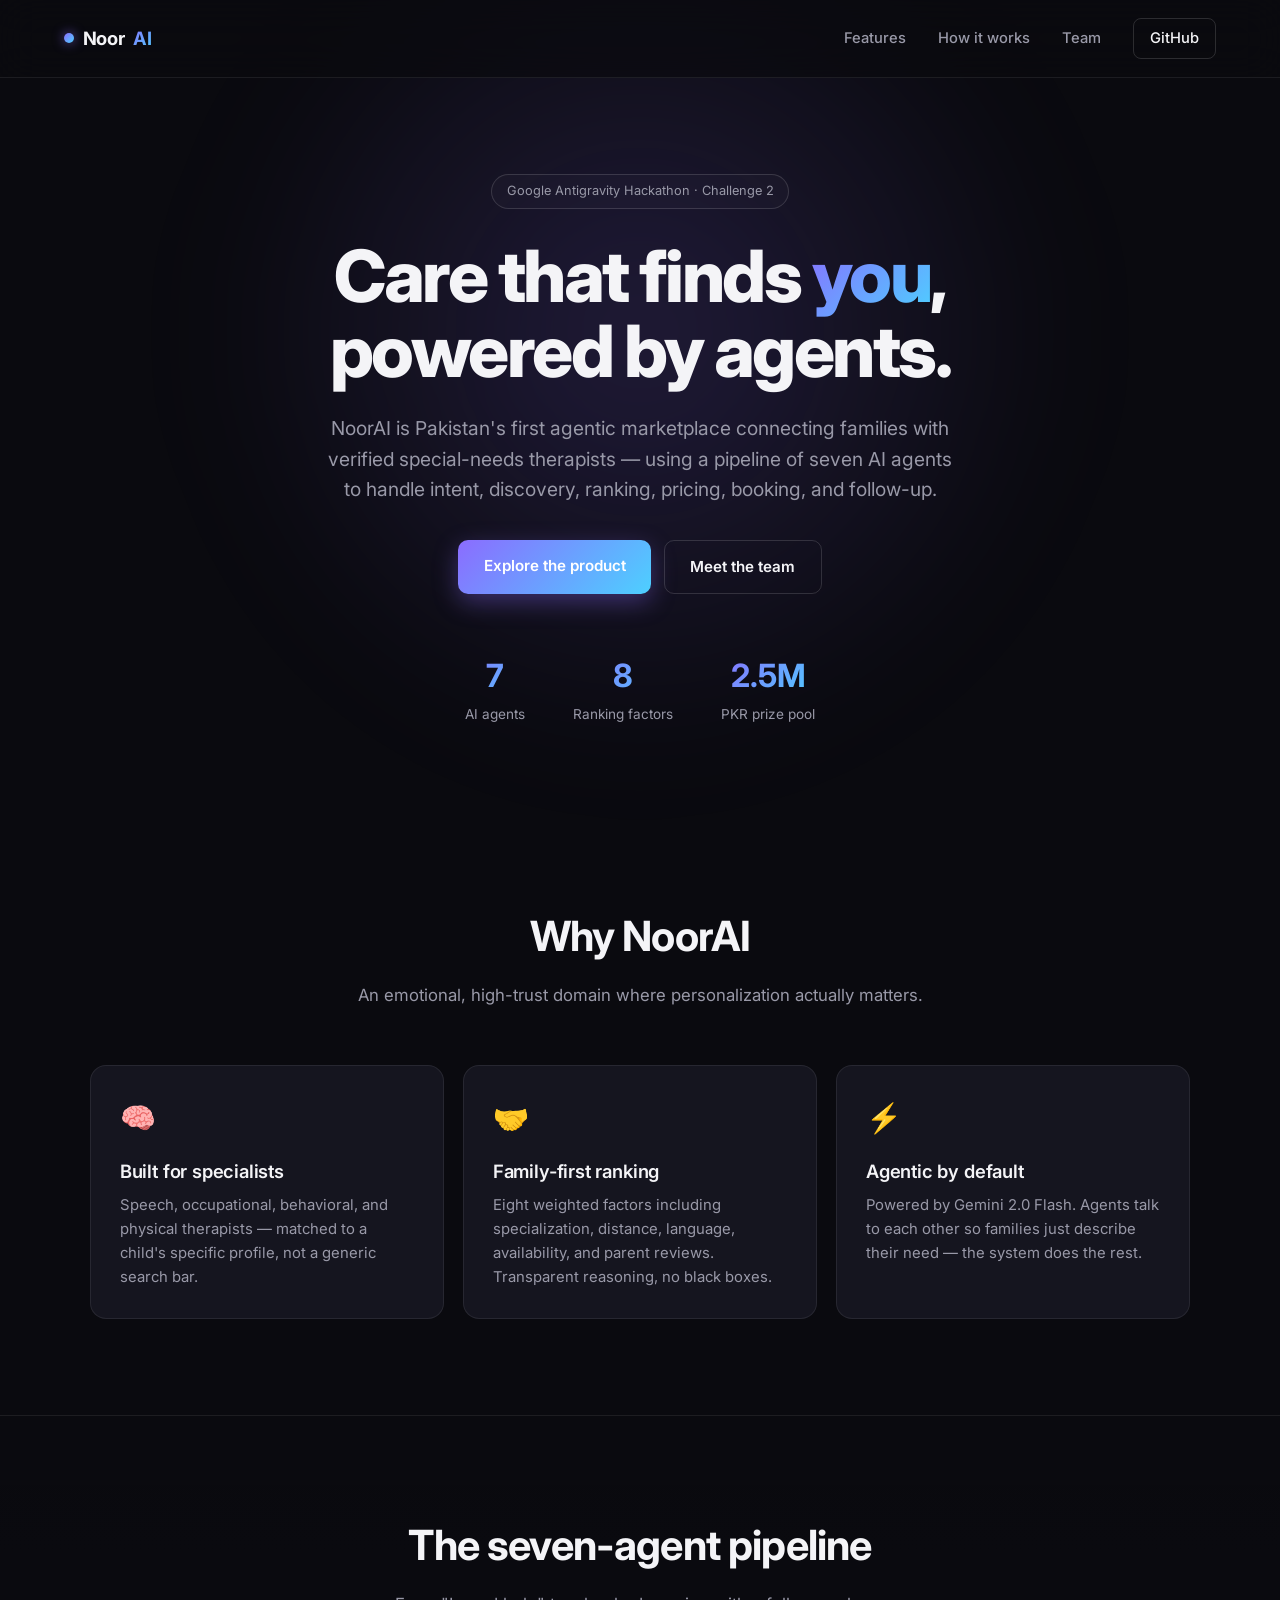
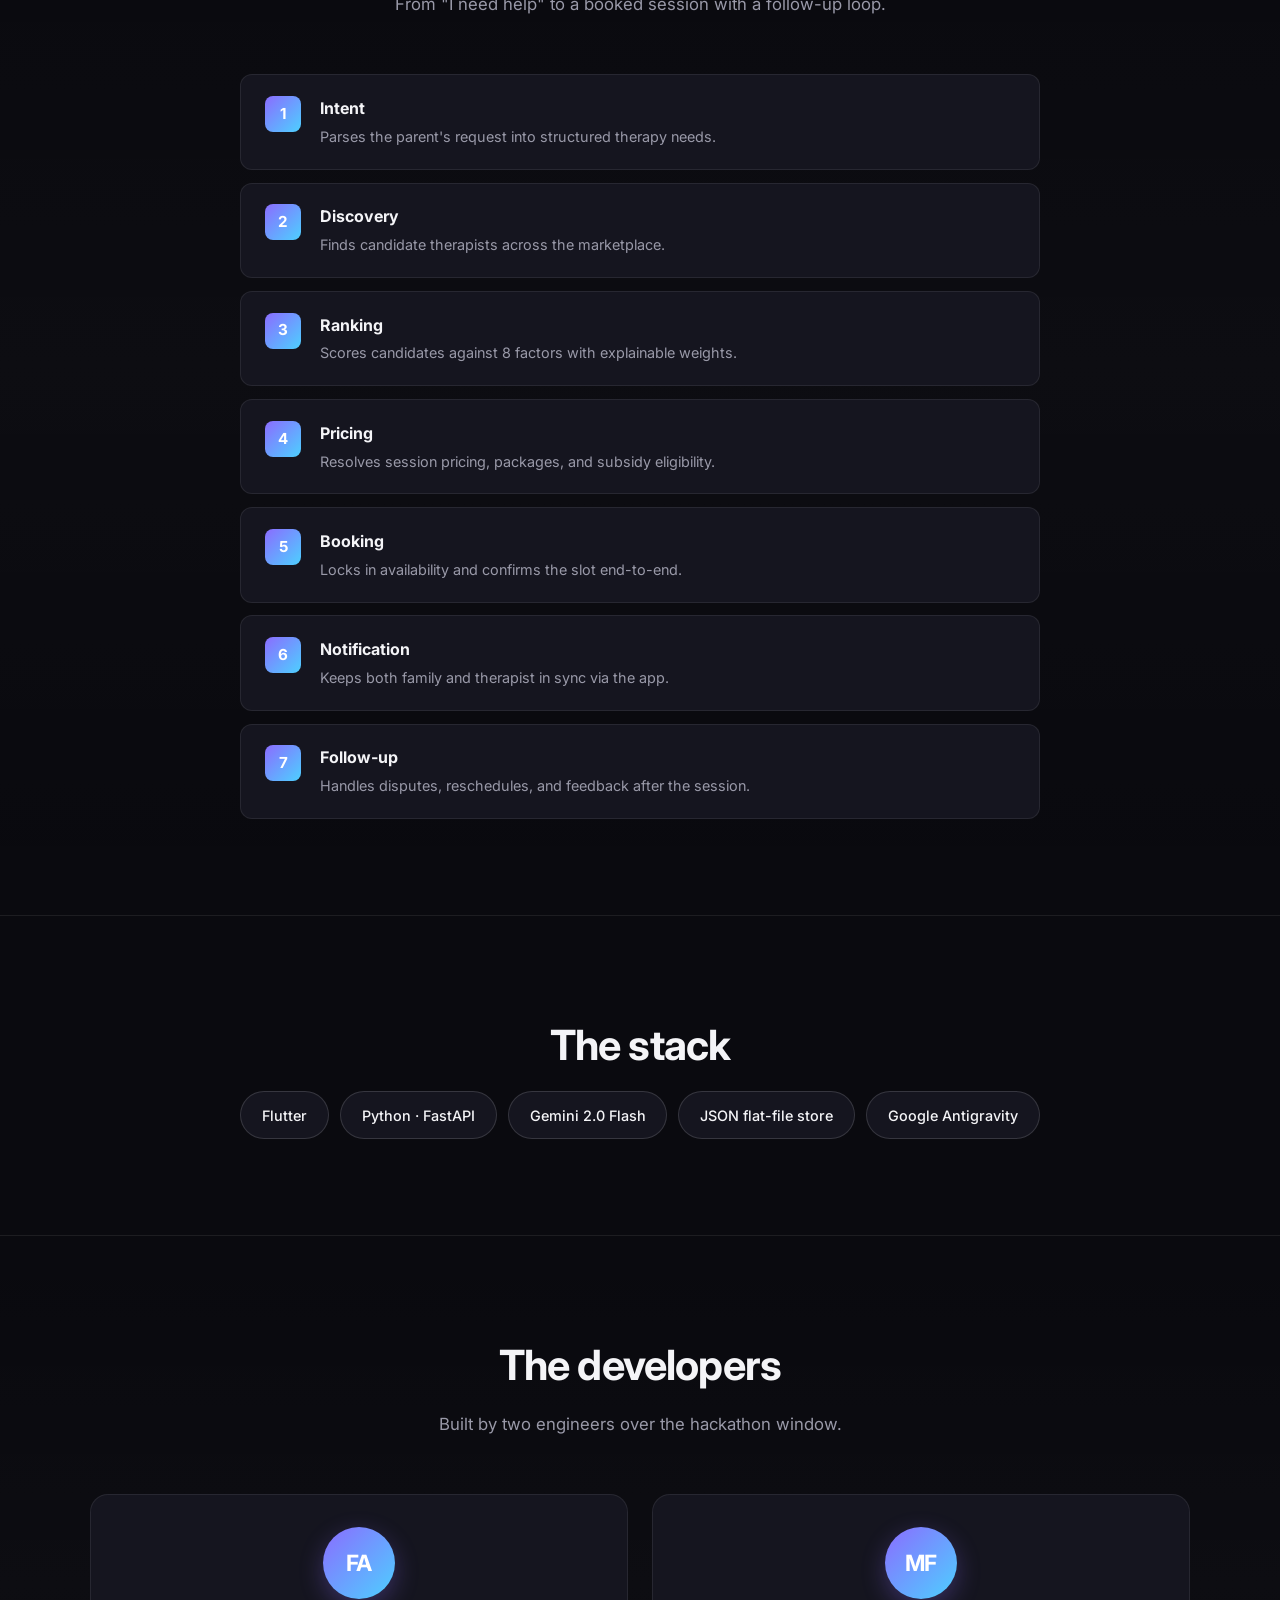
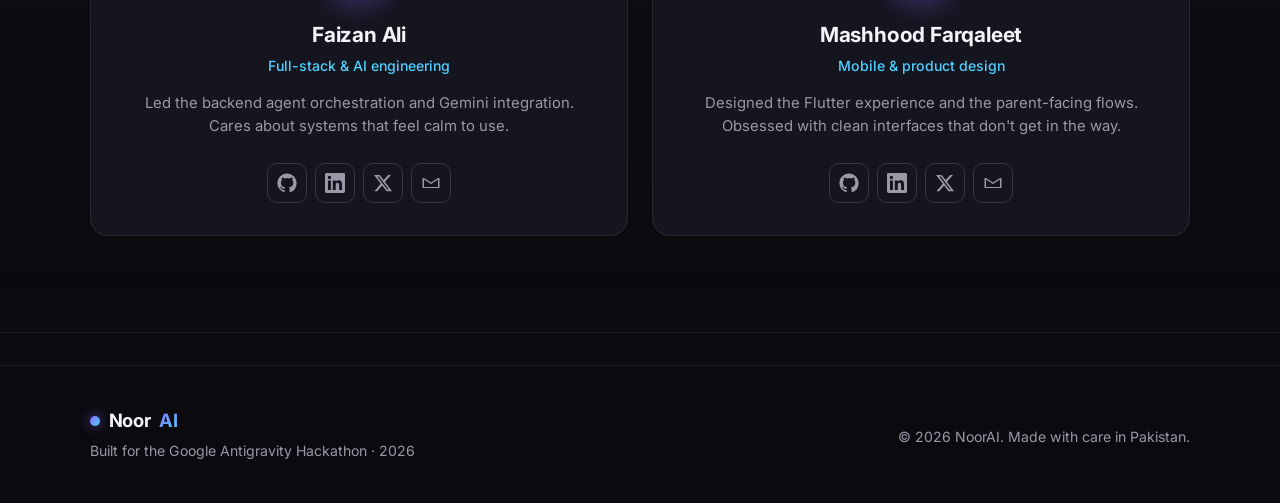
==== portfolio/index.html @ 9505bfad "third" ====
<!DOCTYPE html>
<html lang="en">
<head>
  <meta charset="UTF-8" />
  <meta name="viewport" content="width=device-width, initial-scale=1.0" />
  <title>NoorAI — Agentic Special-Needs Therapy Marketplace</title>
  <meta name="description" content="Pakistan's first agentic AI marketplace connecting families with verified special-needs therapists. Built for the Google Antigravity Hackathon." />
  <link rel="preconnect" href="https://fonts.googleapis.com" />
  <link rel="preconnect" href="https://fonts.gstatic.com" crossorigin />
  <link href="https://fonts.googleapis.com/css2?family=Inter:wght@300;400;500;600;700;800&display=swap" rel="stylesheet" />
  <link rel="stylesheet" href="styles.css" />
</head>
<body>
  <div class="bg-glow"></div>

  <nav class="nav">
    <div class="nav-inner">
      <a href="#" class="logo">
        <span class="logo-dot"></span>
        Noor<span class="logo-accent">AI</span>
      </a>
      <div class="nav-links">
        <a href="#features">Features</a>
        <a href="#pipeline">How it works</a>
        <a href="#developers">Team</a>
        <a href="https://github.com/faizanali2k05" target="_blank" rel="noopener" class="nav-cta">GitHub</a>
      </div>
    </div>
  </nav>

  <header class="hero">
    <div class="hero-inner">
      <span class="badge">Google Antigravity Hackathon · Challenge 2</span>
      <h1>
        Care that finds <span class="grad">you</span>,<br />
        powered by agents.
      </h1>
      <p class="lede">
        NoorAI is Pakistan's first agentic marketplace connecting families with verified
        special-needs therapists — using a pipeline of seven AI agents to handle intent,
        discovery, ranking, pricing, booking, and follow-up.
      </p>
      <div class="cta-row">
        <a href="#features" class="btn btn-primary">Explore the product</a>
        <a href="#developers" class="btn btn-ghost">Meet the team</a>
      </div>

      <div class="stat-row">
        <div class="stat"><strong>7</strong><span>AI agents</span></div>
        <div class="stat"><strong>8</strong><span>Ranking factors</span></div>
        <div class="stat"><strong>2.5M</strong><span>PKR prize pool</span></div>
      </div>
    </div>
  </header>

  <section id="features" class="section">
    <div class="container">
      <h2 class="section-title">Why NoorAI</h2>
      <p class="section-sub">An emotional, high-trust domain where personalization actually matters.</p>

      <div class="grid grid-3">
        <div class="card">
          <div class="card-icon">🧠</div>
          <h3>Built for specialists</h3>
          <p>Speech, occupational, behavioral, and physical therapists — matched to a child's specific profile, not a generic search bar.</p>
        </div>
        <div class="card">
          <div class="card-icon">🤝</div>
          <h3>Family-first ranking</h3>
          <p>Eight weighted factors including specialization, distance, language, availability, and parent reviews. Transparent reasoning, no black boxes.</p>
        </div>
        <div class="card">
          <div class="card-icon">⚡</div>
          <h3>Agentic by default</h3>
          <p>Powered by Gemini 2.0 Flash. Agents talk to each other so families just describe their need — the system does the rest.</p>
        </div>
      </div>
    </div>
  </section>

  <section id="pipeline" class="section section-alt">
    <div class="container">
      <h2 class="section-title">The seven-agent pipeline</h2>
      <p class="section-sub">From "I need help" to a booked session with a follow-up loop.</p>

      <ol class="pipeline">
        <li><span>1</span><div><strong>Intent</strong><p>Parses the parent's request into structured therapy needs.</p></div></li>
        <li><span>2</span><div><strong>Discovery</strong><p>Finds candidate therapists across the marketplace.</p></div></li>
        <li><span>3</span><div><strong>Ranking</strong><p>Scores candidates against 8 factors with explainable weights.</p></div></li>
        <li><span>4</span><div><strong>Pricing</strong><p>Resolves session pricing, packages, and subsidy eligibility.</p></div></li>
        <li><span>5</span><div><strong>Booking</strong><p>Locks in availability and confirms the slot end-to-end.</p></div></li>
        <li><span>6</span><div><strong>Notification</strong><p>Keeps both family and therapist in sync via the app.</p></div></li>
        <li><span>7</span><div><strong>Follow-up</strong><p>Handles disputes, reschedules, and feedback after the session.</p></div></li>
      </ol>
    </div>
  </section>

  <section id="stack" class="section">
    <div class="container">
      <h2 class="section-title">The stack</h2>
      <div class="stack-row">
        <div class="stack-pill">Flutter</div>
        <div class="stack-pill">Python · FastAPI</div>
        <div class="stack-pill">Gemini 2.0 Flash</div>
        <div class="stack-pill">JSON flat-file store</div>
        <div class="stack-pill">Google Antigravity</div>
      </div>
    </div>
  </section>

  <section id="developers" class="section section-alt">
    <div class="container">
      <h2 class="section-title">The developers</h2>
      <p class="section-sub">Built by two engineers over the hackathon window.</p>

      <div class="grid grid-2">
        <article class="dev-card">
          <div class="avatar">FA</div>
          <h3>Faizan Ali</h3>
          <p class="role">Full-stack &amp; AI engineering</p>
          <p class="bio">Led the backend agent orchestration and Gemini integration. Cares about systems that feel calm to use.</p>
          <div class="socials">
            <a href="https://github.com/faizanali2k05" target="_blank" rel="noopener" aria-label="GitHub">
              <svg viewBox="0 0 24 24" width="20" height="20" fill="currentColor"><path d="M12 .5C5.65.5.5 5.65.5 12c0 5.08 3.29 9.39 7.86 10.91.58.1.79-.25.79-.56v-2c-3.2.7-3.87-1.37-3.87-1.37-.53-1.34-1.3-1.7-1.3-1.7-1.06-.72.08-.71.08-.71 1.17.08 1.78 1.2 1.78 1.2 1.04 1.78 2.74 1.26 3.41.96.1-.76.41-1.27.74-1.56-2.56-.29-5.25-1.28-5.25-5.7 0-1.26.45-2.29 1.19-3.1-.12-.29-.51-1.47.11-3.07 0 0 .98-.31 3.2 1.19a11.07 11.07 0 015.83 0c2.22-1.5 3.2-1.19 3.2-1.19.62 1.6.23 2.78.11 3.07.74.81 1.18 1.84 1.18 3.1 0 4.43-2.69 5.4-5.26 5.69.42.36.79 1.08.79 2.18v3.23c0 .32.21.67.8.56A11.51 11.51 0 0023.5 12C23.5 5.65 18.35.5 12 .5z"/></svg>
            </a>
            <a href="https://www.linkedin.com/in/faizan-ali" target="_blank" rel="noopener" aria-label="LinkedIn">
              <svg viewBox="0 0 24 24" width="20" height="20" fill="currentColor"><path d="M20.45 20.45h-3.55v-5.57c0-1.33-.02-3.04-1.85-3.04-1.85 0-2.13 1.45-2.13 2.94v5.67H9.36V9h3.41v1.56h.05c.48-.9 1.64-1.85 3.37-1.85 3.6 0 4.27 2.37 4.27 5.45v6.29zM5.34 7.43a2.06 2.06 0 110-4.12 2.06 2.06 0 010 4.12zM7.12 20.45H3.56V9h3.56v11.45zM22.22 0H1.77C.79 0 0 .77 0 1.72v20.56C0 23.23.79 24 1.77 24h20.45c.98 0 1.78-.77 1.78-1.72V1.72C24 .77 23.2 0 22.22 0z"/></svg>
            </a>
            <a href="https://x.com/faizanali" target="_blank" rel="noopener" aria-label="X / Twitter">
              <svg viewBox="0 0 24 24" width="20" height="20" fill="currentColor"><path d="M18.244 2.25h3.308l-7.227 8.26 8.502 11.24H16.17l-5.214-6.817L4.99 21.75H1.68l7.73-8.835L1.254 2.25H8.08l4.713 6.231zm-1.161 17.52h1.833L7.084 4.126H5.117z"/></svg>
            </a>
            <a href="mailto:omizzy786@gmail.com" aria-label="Email">
              <svg viewBox="0 0 24 24" width="20" height="20" fill="currentColor"><path d="M2.4 6h19.2c.33 0 .6.27.6.6v10.8c0 .33-.27.6-.6.6H2.4a.6.6 0 01-.6-.6V6.6c0-.33.27-.6.6-.6zm9.6 7.2L3.6 7.8v9h16.8v-9L12 13.2zm0-1.8l8.4-5.4H3.6L12 11.4z"/></svg>
            </a>
          </div>
        </article>

        <article class="dev-card">
          <div class="avatar">MF</div>
          <h3>Mashhood Farqaleet</h3>
          <p class="role">Mobile &amp; product design</p>
          <p class="bio">Designed the Flutter experience and the parent-facing flows. Obsessed with clean interfaces that don't get in the way.</p>
          <div class="socials">
            <a href="https://github.com/mashhoodfarqaleet" target="_blank" rel="noopener" aria-label="GitHub">
              <svg viewBox="0 0 24 24" width="20" height="20" fill="currentColor"><path d="M12 .5C5.65.5.5 5.65.5 12c0 5.08 3.29 9.39 7.86 10.91.58.1.79-.25.79-.56v-2c-3.2.7-3.87-1.37-3.87-1.37-.53-1.34-1.3-1.7-1.3-1.7-1.06-.72.08-.71.08-.71 1.17.08 1.78 1.2 1.78 1.2 1.04 1.78 2.74 1.26 3.41.96.1-.76.41-1.27.74-1.56-2.56-.29-5.25-1.28-5.25-5.7 0-1.26.45-2.29 1.19-3.1-.12-.29-.51-1.47.11-3.07 0 0 .98-.31 3.2 1.19a11.07 11.07 0 015.83 0c2.22-1.5 3.2-1.19 3.2-1.19.62 1.6.23 2.78.11 3.07.74.81 1.18 1.84 1.18 3.1 0 4.43-2.69 5.4-5.26 5.69.42.36.79 1.08.79 2.18v3.23c0 .32.21.67.8.56A11.51 11.51 0 0023.5 12C23.5 5.65 18.35.5 12 .5z"/></svg>
            </a>
            <a href="https://www.linkedin.com/in/mashhood-farqaleet" target="_blank" rel="noopener" aria-label="LinkedIn">
              <svg viewBox="0 0 24 24" width="20" height="20" fill="currentColor"><path d="M20.45 20.45h-3.55v-5.57c0-1.33-.02-3.04-1.85-3.04-1.85 0-2.13 1.45-2.13 2.94v5.67H9.36V9h3.41v1.56h.05c.48-.9 1.64-1.85 3.37-1.85 3.6 0 4.27 2.37 4.27 5.45v6.29zM5.34 7.43a2.06 2.06 0 110-4.12 2.06 2.06 0 010 4.12zM7.12 20.45H3.56V9h3.56v11.45zM22.22 0H1.77C.79 0 0 .77 0 1.72v20.56C0 23.23.79 24 1.77 24h20.45c.98 0 1.78-.77 1.78-1.72V1.72C24 .77 23.2 0 22.22 0z"/></svg>
            </a>
            <a href="https://x.com/mashhoodfar" target="_blank" rel="noopener" aria-label="X / Twitter">
              <svg viewBox="0 0 24 24" width="20" height="20" fill="currentColor"><path d="M18.244 2.25h3.308l-7.227 8.26 8.502 11.24H16.17l-5.214-6.817L4.99 21.75H1.68l7.73-8.835L1.254 2.25H8.08l4.713 6.231zm-1.161 17.52h1.833L7.084 4.126H5.117z"/></svg>
            </a>
            <a href="mailto:mashhood@example.com" aria-label="Email">
              <svg viewBox="0 0 24 24" width="20" height="20" fill="currentColor"><path d="M2.4 6h19.2c.33 0 .6.27.6.6v10.8c0 .33-.27.6-.6.6H2.4a.6.6 0 01-.6-.6V6.6c0-.33.27-.6.6-.6zm9.6 7.2L3.6 7.8v9h16.8v-9L12 13.2zm0-1.8l8.4-5.4H3.6L12 11.4z"/></svg>
            </a>
          </div>
        </article>
      </div>
    </div>
  </section>

  <footer class="footer">
    <div class="container footer-inner">
      <div>
        <div class="logo"><span class="logo-dot"></span>Noor<span class="logo-accent">AI</span></div>
        <p class="muted">Built for the Google Antigravity Hackathon · 2026</p>
      </div>
      <p class="muted">&copy; <span id="year"></span> NoorAI. Made with care in Pakistan.</p>
    </div>
  </footer>

  <script src="script.js"></script>
</body>
</html>
---- portfolio/styles.css ----
:root {
  --bg: #0a0a0f;
  --bg-2: #11111a;
  --panel: #15151f;
  --border: rgba(255, 255, 255, 0.08);
  --border-strong: rgba(255, 255, 255, 0.14);
  --text: #f4f4f7;
  --muted: #9999a8;
  --accent: #8b6cff;
  --accent-2: #4dd0ff;
  --grad: linear-gradient(135deg, #8b6cff 0%, #4dd0ff 100%);
}

* { box-sizing: border-box; margin: 0; padding: 0; }

html { scroll-behavior: smooth; }

body {
  font-family: 'Inter', -apple-system, BlinkMacSystemFont, sans-serif;
  background: var(--bg);
  color: var(--text);
  line-height: 1.6;
  -webkit-font-smoothing: antialiased;
  overflow-x: hidden;
}

a { color: inherit; text-decoration: none; }

.bg-glow {
  position: fixed;
  top: -20%;
  left: 50%;
  transform: translateX(-50%);
  width: 80vw;
  height: 80vw;
  max-width: 1200px;
  max-height: 1200px;
  background: radial-gradient(circle, rgba(139, 108, 255, 0.18) 0%, transparent 60%);
  filter: blur(60px);
  z-index: -1;
  pointer-events: none;
}

/* Nav */
.nav {
  position: sticky;
  top: 0;
  z-index: 50;
  backdrop-filter: blur(20px);
  background: rgba(10, 10, 15, 0.7);
  border-bottom: 1px solid var(--border);
}
.nav-inner {
  max-width: 1200px;
  margin: 0 auto;
  padding: 1.1rem 1.5rem;
  display: flex;
  align-items: center;
  justify-content: space-between;
}
.logo {
  font-weight: 700;
  font-size: 1.15rem;
  display: flex;
  align-items: center;
  gap: 0.55rem;
  letter-spacing: -0.02em;
}
.logo-dot {
  width: 10px;
  height: 10px;
  border-radius: 50%;
  background: var(--grad);
  box-shadow: 0 0 12px rgba(139, 108, 255, 0.7);
}
.logo-accent {
  background: var(--grad);
  -webkit-background-clip: text;
  background-clip: text;
  color: transparent;
}
.nav-links {
  display: flex;
  align-items: center;
  gap: 2rem;
}
.nav-links a {
  color: var(--muted);
  font-size: 0.92rem;
  font-weight: 500;
  transition: color 0.2s;
}
.nav-links a:hover { color: var(--text); }
.nav-cta {
  padding: 0.5rem 1rem;
  border: 1px solid var(--border-strong);
  border-radius: 8px;
  color: var(--text) !important;
}
.nav-cta:hover { border-color: var(--accent); }

@media (max-width: 640px) {
  .nav-links { gap: 1rem; }
  .nav-links a:not(.nav-cta) { display: none; }
}

/* Hero */
.hero {
  padding: 6rem 1.5rem 5rem;
  text-align: center;
}
.hero-inner {
  max-width: 880px;
  margin: 0 auto;
}
.badge {
  display: inline-block;
  padding: 0.4rem 0.9rem;
  border: 1px solid var(--border-strong);
  border-radius: 999px;
  font-size: 0.8rem;
  color: var(--muted);
  margin-bottom: 1.8rem;
  background: rgba(255, 255, 255, 0.02);
}
.hero h1 {
  font-size: clamp(2.4rem, 6vw, 4.5rem);
  font-weight: 800;
  letter-spacing: -0.035em;
  line-height: 1.05;
  margin-bottom: 1.5rem;
}
.grad {
  background: var(--grad);
  -webkit-background-clip: text;
  background-clip: text;
  color: transparent;
}
.lede {
  font-size: clamp(1rem, 1.6vw, 1.2rem);
  color: var(--muted);
  max-width: 640px;
  margin: 0 auto 2.2rem;
}
.cta-row {
  display: flex;
  gap: 0.8rem;
  justify-content: center;
  flex-wrap: wrap;
  margin-bottom: 3.5rem;
}
.btn {
  padding: 0.85rem 1.6rem;
  border-radius: 10px;
  font-weight: 600;
  font-size: 0.95rem;
  transition: transform 0.15s, box-shadow 0.2s, background 0.2s;
  display: inline-block;
}
.btn-primary {
  background: var(--grad);
  color: white;
  box-shadow: 0 8px 24px rgba(139, 108, 255, 0.35);
}
.btn-primary:hover {
  transform: translateY(-2px);
  box-shadow: 0 12px 32px rgba(139, 108, 255, 0.5);
}
.btn-ghost {
  background: transparent;
  color: var(--text);
  border: 1px solid var(--border-strong);
}
.btn-ghost:hover {
  border-color: var(--accent);
  background: rgba(255, 255, 255, 0.03);
}

.stat-row {
  display: flex;
  gap: 3rem;
  justify-content: center;
  flex-wrap: wrap;
}
.stat strong {
  display: block;
  font-size: 2rem;
  font-weight: 700;
  background: var(--grad);
  -webkit-background-clip: text;
  background-clip: text;
  color: transparent;
}
.stat span {
  font-size: 0.85rem;
  color: var(--muted);
}

/* Sections */
.section {
  padding: 6rem 1.5rem;
}
.section-alt {
  background: linear-gradient(180deg, transparent 0%, rgba(255, 255, 255, 0.015) 50%, transparent 100%);
  border-top: 1px solid var(--border);
  border-bottom: 1px solid var(--border);
}
.container {
  max-width: 1100px;
  margin: 0 auto;
}
.section-title {
  font-size: clamp(1.8rem, 3.5vw, 2.6rem);
  font-weight: 700;
  letter-spacing: -0.02em;
  text-align: center;
  margin-bottom: 0.8rem;
}
.section-sub {
  text-align: center;
  color: var(--muted);
  font-size: 1.05rem;
  margin-bottom: 3.5rem;
  max-width: 600px;
  margin-left: auto;
  margin-right: auto;
}

/* Grid */
.grid {
  display: grid;
  gap: 1.2rem;
}
.grid-3 { grid-template-columns: repeat(auto-fit, minmax(260px, 1fr)); }
.grid-2 { grid-template-columns: repeat(auto-fit, minmax(300px, 1fr)); gap: 1.5rem; }

/* Cards */
.card {
  background: var(--panel);
  border: 1px solid var(--border);
  border-radius: 16px;
  padding: 1.8rem;
  transition: border-color 0.2s, transform 0.2s;
}
.card:hover {
  border-color: var(--border-strong);
  transform: translateY(-3px);
}
.card-icon {
  font-size: 1.8rem;
  margin-bottom: 1rem;
}
.card h3 {
  font-size: 1.15rem;
  font-weight: 600;
  margin-bottom: 0.5rem;
  letter-spacing: -0.01em;
}
.card p {
  color: var(--muted);
  font-size: 0.93rem;
}

/* Pipeline */
.pipeline {
  list-style: none;
  display: grid;
  gap: 0.8rem;
  max-width: 800px;
  margin: 0 auto;
}
.pipeline li {
  display: flex;
  gap: 1.2rem;
  align-items: flex-start;
  padding: 1.3rem 1.5rem;
  background: var(--panel);
  border: 1px solid var(--border);
  border-radius: 12px;
  transition: border-color 0.2s, transform 0.2s;
}
.pipeline li:hover {
  border-color: var(--accent);
  transform: translateX(4px);
}
.pipeline span {
  flex-shrink: 0;
  width: 36px;
  height: 36px;
  border-radius: 8px;
  background: var(--grad);
  display: flex;
  align-items: center;
  justify-content: center;
  font-weight: 700;
  font-size: 0.95rem;
  color: white;
}
.pipeline strong {
  display: block;
  font-size: 1rem;
  margin-bottom: 0.2rem;
}
.pipeline p {
  color: var(--muted);
  font-size: 0.9rem;
  margin: 0;
}

/* Stack */
.stack-row {
  display: flex;
  flex-wrap: wrap;
  justify-content: center;
  gap: 0.7rem;
}
.stack-pill {
  padding: 0.7rem 1.3rem;
  border: 1px solid var(--border-strong);
  border-radius: 999px;
  background: var(--panel);
  font-size: 0.9rem;
  font-weight: 500;
  transition: border-color 0.2s, color 0.2s;
}
.stack-pill:hover {
  border-color: var(--accent);
  color: var(--accent-2);
}

/* Developer cards */
.dev-card {
  background: var(--panel);
  border: 1px solid var(--border);
  border-radius: 18px;
  padding: 2rem;
  text-align: center;
  transition: border-color 0.2s, transform 0.2s;
}
.dev-card:hover {
  border-color: var(--border-strong);
  transform: translateY(-4px);
}
.avatar {
  width: 72px;
  height: 72px;
  border-radius: 50%;
  background: var(--grad);
  display: flex;
  align-items: center;
  justify-content: center;
  font-weight: 700;
  font-size: 1.4rem;
  margin: 0 auto 1.2rem;
  color: white;
  letter-spacing: -0.02em;
  box-shadow: 0 8px 24px rgba(139, 108, 255, 0.3);
}
.dev-card h3 {
  font-size: 1.3rem;
  font-weight: 700;
  letter-spacing: -0.01em;
  margin-bottom: 0.2rem;
}
.role {
  color: var(--accent-2);
  font-size: 0.88rem;
  font-weight: 500;
  margin-bottom: 0.9rem;
}
.bio {
  color: var(--muted);
  font-size: 0.93rem;
  margin-bottom: 1.5rem;
}
.socials {
  display: flex;
  gap: 0.5rem;
  justify-content: center;
}
.socials a {
  width: 40px;
  height: 40px;
  border-radius: 10px;
  border: 1px solid var(--border-strong);
  display: flex;
  align-items: center;
  justify-content: center;
  color: var(--muted);
  transition: color 0.2s, border-color 0.2s, background 0.2s;
}
.socials a:hover {
  color: var(--text);
  border-color: var(--accent);
  background: rgba(139, 108, 255, 0.1);
}

/* Footer */
.footer {
  border-top: 1px solid var(--border);
  padding: 2.5rem 1.5rem;
  margin-top: 2rem;
}
.footer-inner {
  display: flex;
  justify-content: space-between;
  align-items: center;
  flex-wrap: wrap;
  gap: 1rem;
}
.muted {
  color: var(--muted);
  font-size: 0.88rem;
  margin-top: 0.3rem;
}

/* Reveal on scroll */
.reveal {
  opacity: 0;
  transform: translateY(20px);
  transition: opacity 0.6s ease, transform 0.6s ease;
}
.reveal.visible {
  opacity: 1;
  transform: translateY(0);
}
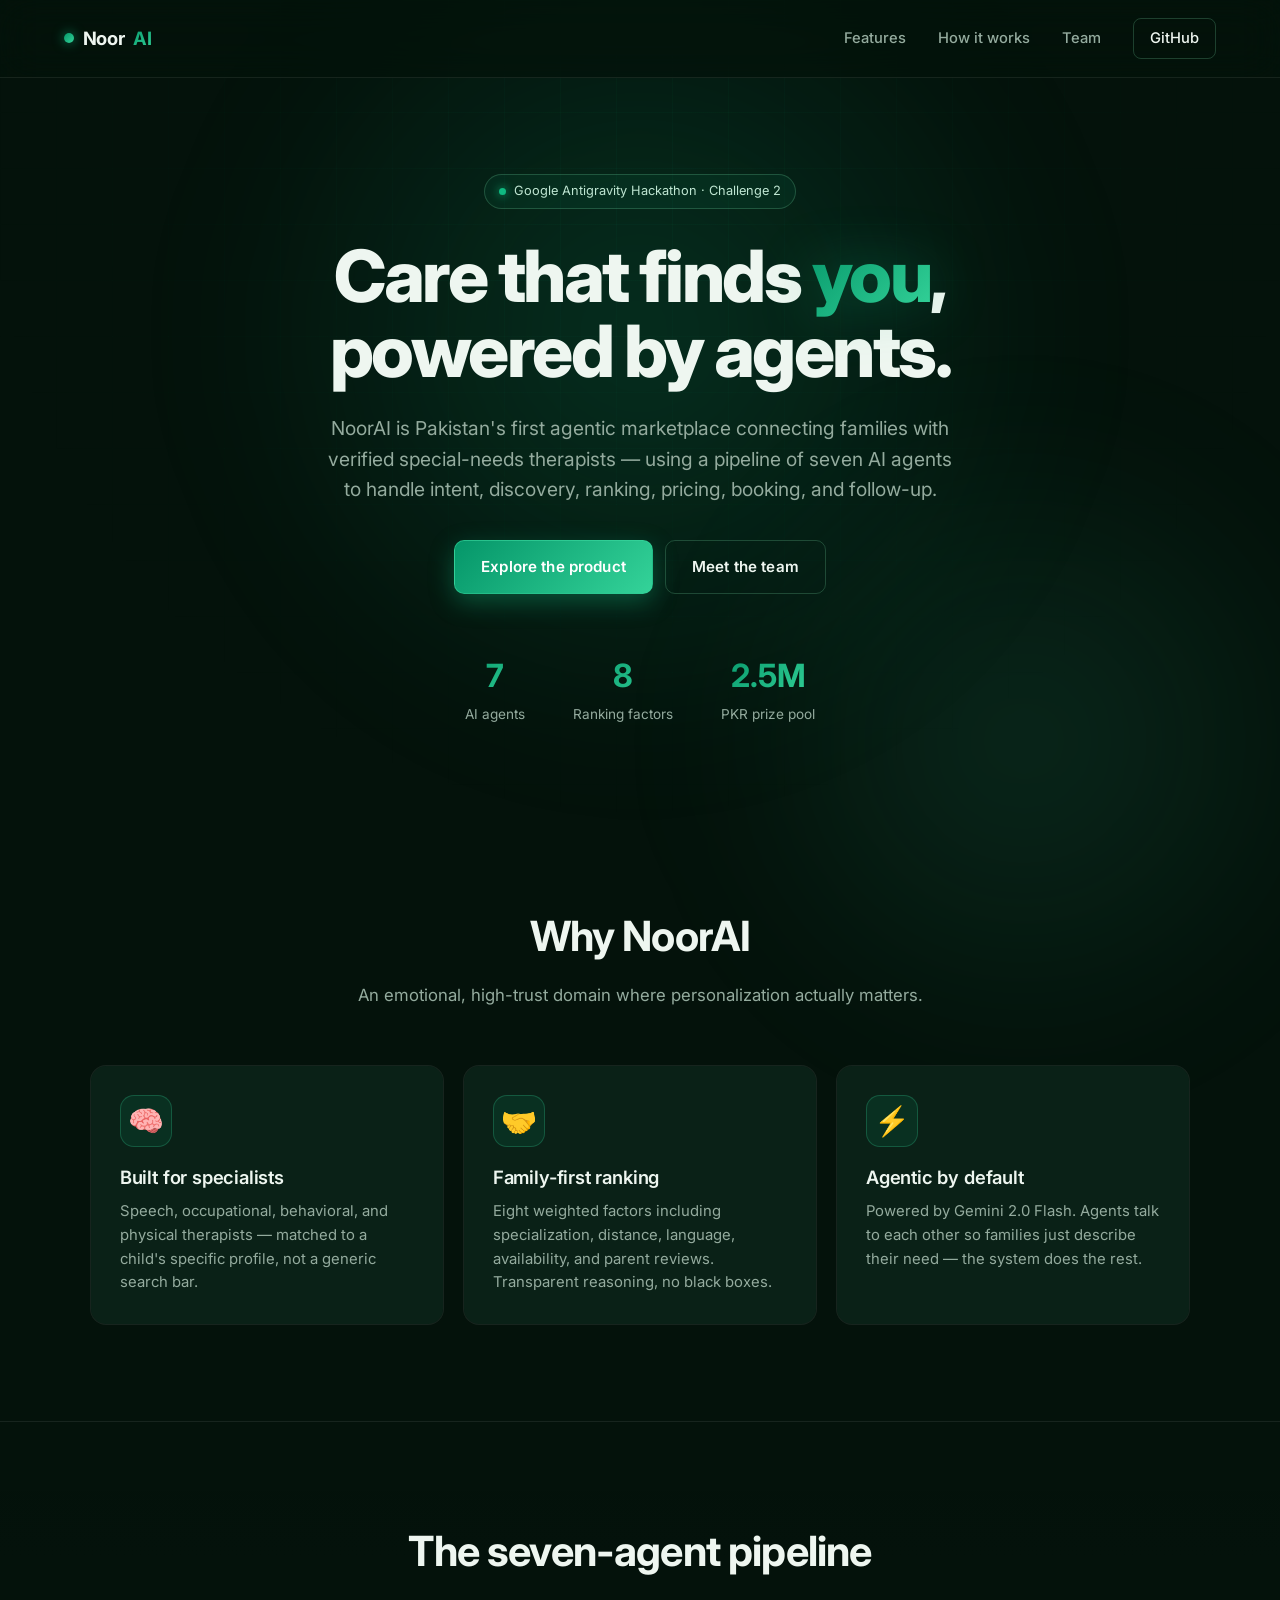
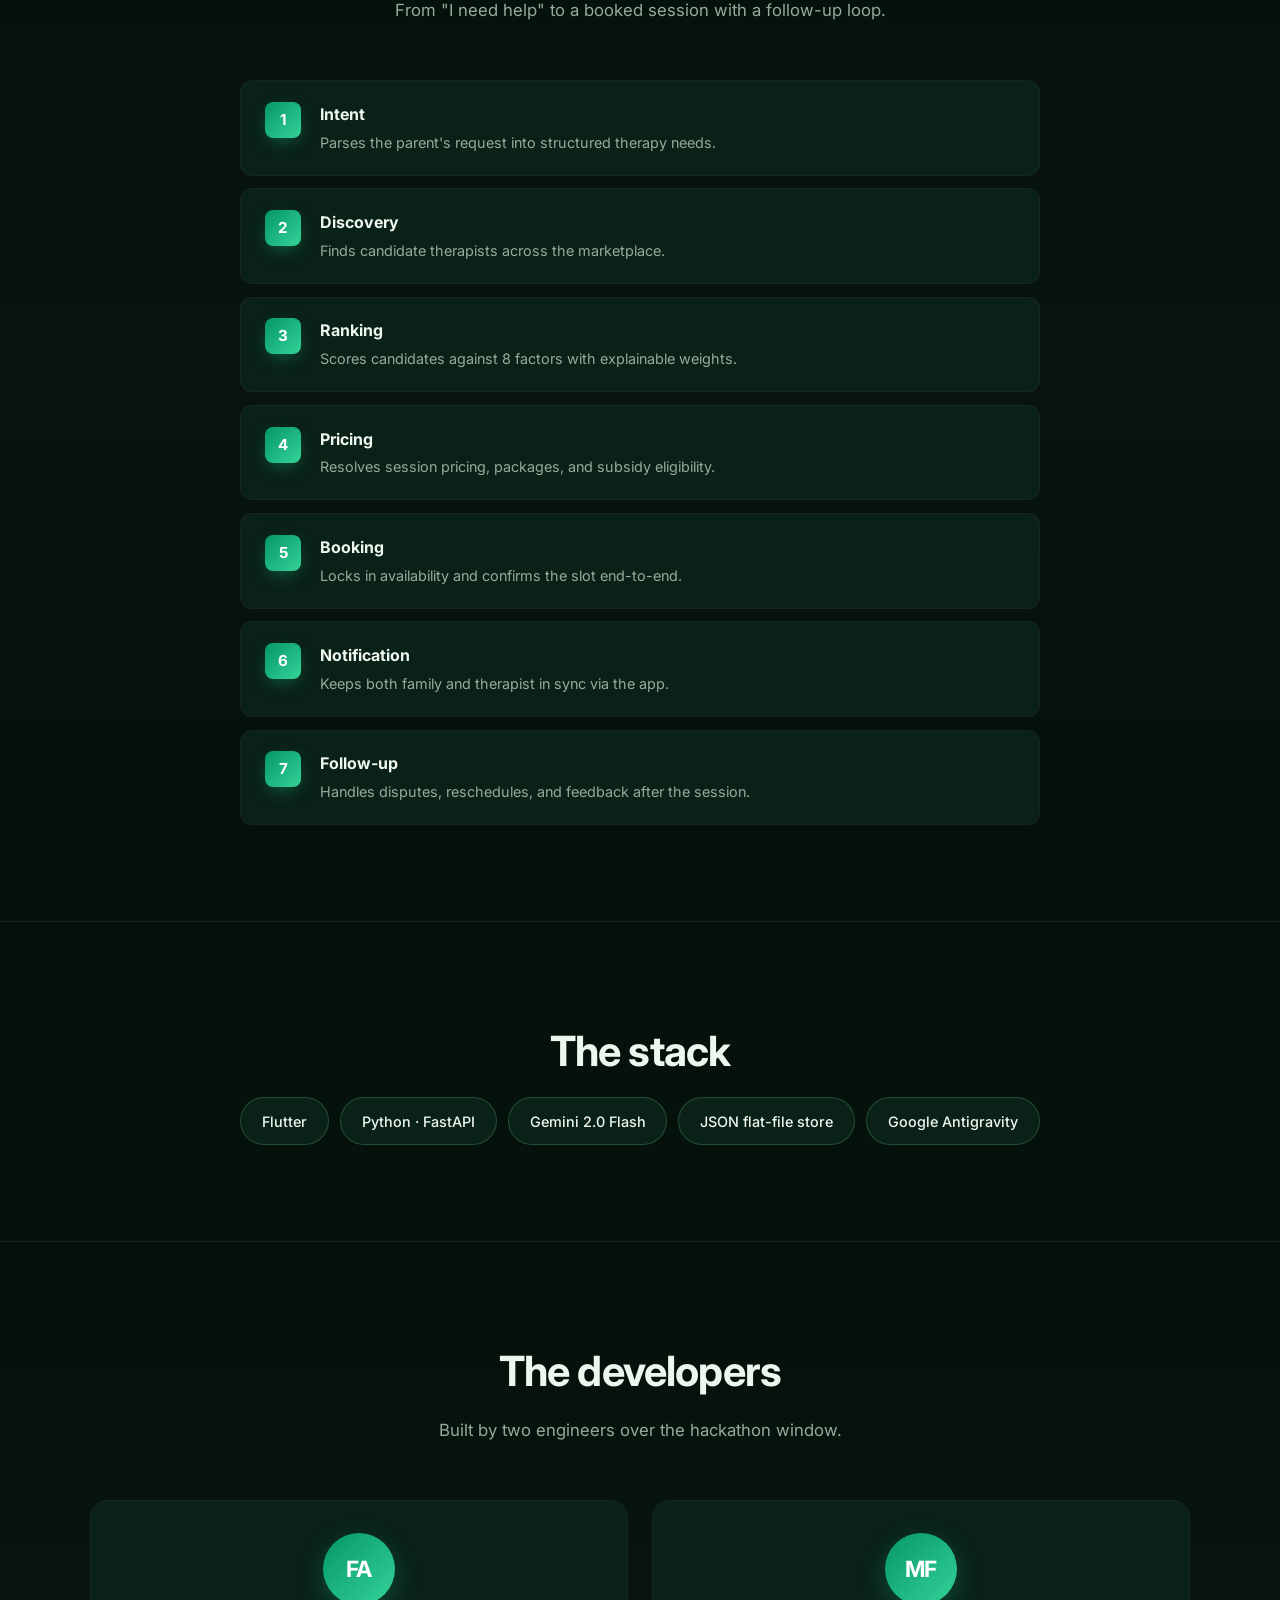
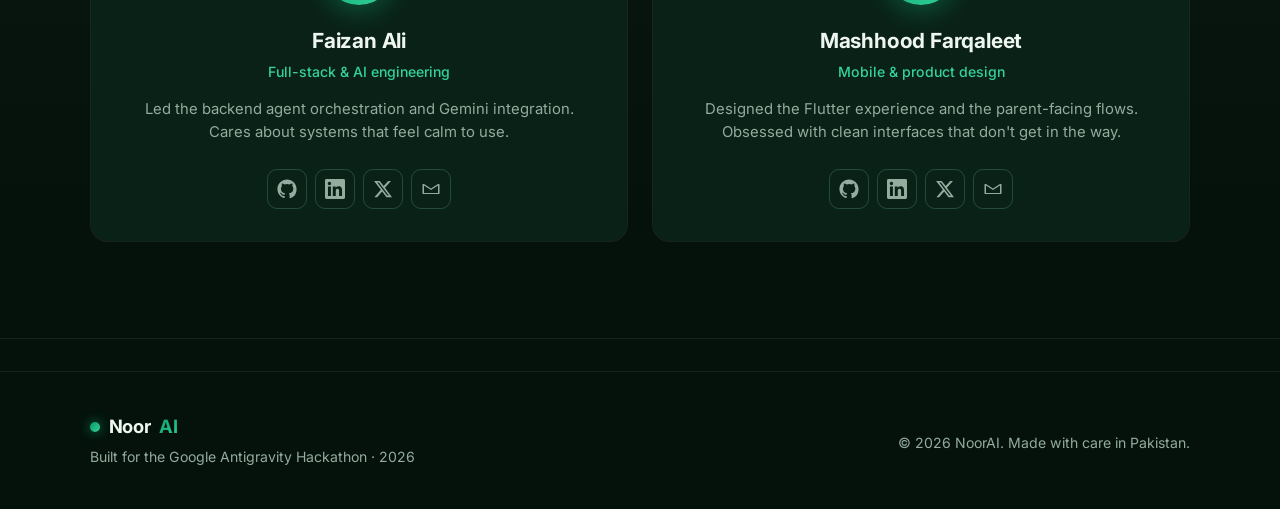
==== commit 0dc2affc: "sixth" ====
--- a/portfolio/index.html
+++ b/portfolio/index.html
@@ -5,6 +5,10 @@
   <meta name="viewport" content="width=device-width, initial-scale=1.0" />
   <title>NoorAI — Agentic Special-Needs Therapy Marketplace</title>
   <meta name="description" content="Pakistan's first agentic AI marketplace connecting families with verified special-needs therapists. Built for the Google Antigravity Hackathon." />
+  <meta name="theme-color" content="#01411C" />
+  <link rel="icon" type="image/png" sizes="32x32" href="favicon-32.png" />
+  <link rel="icon" type="image/png" sizes="256x256" href="favicon.png" />
+  <link rel="apple-touch-icon" href="favicon.png" />
   <link rel="preconnect" href="https://fonts.googleapis.com" />
   <link rel="preconnect" href="https://fonts.gstatic.com" crossorigin />
   <link href="https://fonts.googleapis.com/css2?family=Inter:wght@300;400;500;600;700;800&display=swap" rel="stylesheet" />
--- a/portfolio/styles.css
+++ b/portfolio/styles.css
@@ -1,14 +1,14 @@
 :root {
-  --bg: #0a0a0f;
-  --bg-2: #11111a;
-  --panel: #15151f;
+  --bg: #04120b;
+  --bg-2: #06180f;
+  --panel: #0a2117;
   --border: rgba(255, 255, 255, 0.08);
-  --border-strong: rgba(255, 255, 255, 0.14);
-  --text: #f4f4f7;
-  --muted: #9999a8;
-  --accent: #8b6cff;
-  --accent-2: #4dd0ff;
-  --grad: linear-gradient(135deg, #8b6cff 0%, #4dd0ff 100%);
+  --border-strong: rgba(126, 230, 178, 0.22);
+  --text: #eef6f0;
+  --muted: #94ab9e;
+  --accent: #10b981;
+  --accent-2: #34d399;
+  --grad: linear-gradient(135deg, #059669 0%, #34d399 100%);
 }
 
 * { box-sizing: border-box; margin: 0; padding: 0; }
@@ -35,7 +35,7 @@
   height: 80vw;
   max-width: 1200px;
   max-height: 1200px;
-  background: radial-gradient(circle, rgba(139, 108, 255, 0.18) 0%, transparent 60%);
+  background: radial-gradient(circle, rgba(16, 185, 129, 0.18) 0%, transparent 60%);
   filter: blur(60px);
   z-index: -1;
   pointer-events: none;
@@ -47,7 +47,7 @@
   top: 0;
   z-index: 50;
   backdrop-filter: blur(20px);
-  background: rgba(10, 10, 15, 0.7);
+  background: rgba(4, 18, 11, 0.72);
   border-bottom: 1px solid var(--border);
 }
 .nav-inner {
@@ -71,7 +71,7 @@
   height: 10px;
   border-radius: 50%;
   background: var(--grad);
-  box-shadow: 0 0 12px rgba(139, 108, 255, 0.7);
+  box-shadow: 0 0 12px rgba(16, 185, 129, 0.7);
 }
 .logo-accent {
   background: var(--grad);
@@ -160,11 +160,11 @@
 .btn-primary {
   background: var(--grad);
   color: white;
-  box-shadow: 0 8px 24px rgba(139, 108, 255, 0.35);
+  box-shadow: 0 8px 24px rgba(16, 185, 129, 0.35);
 }
 .btn-primary:hover {
   transform: translateY(-2px);
-  box-shadow: 0 12px 32px rgba(139, 108, 255, 0.5);
+  box-shadow: 0 12px 32px rgba(16, 185, 129, 0.5);
 }
 .btn-ghost {
   background: transparent;
@@ -354,7 +354,7 @@
   margin: 0 auto 1.2rem;
   color: white;
   letter-spacing: -0.02em;
-  box-shadow: 0 8px 24px rgba(139, 108, 255, 0.3);
+  box-shadow: 0 8px 24px rgba(16, 185, 129, 0.3);
 }
 .dev-card h3 {
   font-size: 1.3rem;
@@ -392,7 +392,7 @@
 .socials a:hover {
   color: var(--text);
   border-color: var(--accent);
-  background: rgba(139, 108, 255, 0.1);
+  background: rgba(16, 185, 129, 0.1);
 }
 
 /* Footer */
@@ -424,3 +424,111 @@
   opacity: 1;
   transform: translateY(0);
 }
+
+/* ───────────────────────────────────────────────────────────
+   Premium green polish
+   ─────────────────────────────────────────────────────────── */
+
+/* Subtle emerald grid + second ambient glow behind everything */
+body::before {
+  content: "";
+  position: fixed;
+  inset: 0;
+  z-index: -2;
+  background:
+    linear-gradient(rgba(16, 185, 129, 0.04) 1px, transparent 1px) 0 0 / 56px 56px,
+    linear-gradient(90deg, rgba(16, 185, 129, 0.04) 1px, transparent 1px) 0 0 / 56px 56px;
+  mask-image: radial-gradient(circle at 50% 18%, #000 0%, transparent 70%);
+  -webkit-mask-image: radial-gradient(circle at 50% 18%, #000 0%, transparent 70%);
+  pointer-events: none;
+}
+body::after {
+  content: "";
+  position: fixed;
+  bottom: -25%;
+  right: -10%;
+  width: 60vw;
+  height: 60vw;
+  max-width: 900px;
+  max-height: 900px;
+  background: radial-gradient(circle, rgba(52, 211, 153, 0.12) 0%, transparent 60%);
+  filter: blur(70px);
+  z-index: -2;
+  pointer-events: none;
+}
+
+/* Animated badge dot */
+.badge {
+  background: rgba(16, 185, 129, 0.07);
+  border-color: var(--border-strong);
+  color: #bfe6d2;
+  display: inline-flex;
+  align-items: center;
+  gap: 0.5rem;
+}
+.badge::before {
+  content: "";
+  width: 7px;
+  height: 7px;
+  border-radius: 50%;
+  background: var(--accent);
+  box-shadow: 0 0 10px var(--accent);
+  animation: pulse 2s ease-in-out infinite;
+}
+@keyframes pulse {
+  0%, 100% { opacity: 1; transform: scale(1); }
+  50% { opacity: 0.45; transform: scale(0.78); }
+}
+
+/* Hero headline glow */
+.hero h1 .grad {
+  filter: drop-shadow(0 0 28px rgba(16, 185, 129, 0.35));
+}
+
+/* Cards: gradient hairline on hover + emerald glow lift */
+.card,
+.dev-card,
+.pipeline li {
+  position: relative;
+  background-clip: padding-box;
+}
+.card:hover,
+.dev-card:hover {
+  border-color: rgba(52, 211, 153, 0.45);
+  box-shadow: 0 18px 50px -20px rgba(16, 185, 129, 0.45);
+}
+.card-icon {
+  display: inline-flex;
+  align-items: center;
+  justify-content: center;
+  width: 52px;
+  height: 52px;
+  border-radius: 14px;
+  background: rgba(16, 185, 129, 0.1);
+  border: 1px solid rgba(52, 211, 153, 0.25);
+}
+.pipeline li:hover {
+  box-shadow: 0 12px 36px -18px rgba(16, 185, 129, 0.5);
+}
+.pipeline span {
+  box-shadow: 0 6px 18px -6px rgba(16, 185, 129, 0.6);
+}
+
+/* Stack pills + nav links lift on hover */
+.stack-pill:hover {
+  background: rgba(16, 185, 129, 0.08);
+  box-shadow: 0 8px 22px -12px rgba(16, 185, 129, 0.5);
+}
+
+/* Buttons: smoother premium press */
+.btn { letter-spacing: 0.01em; }
+.btn-primary { border: 1px solid rgba(52, 211, 153, 0.6); }
+
+/* Selection + focus accents */
+::selection { background: rgba(16, 185, 129, 0.3); color: #fff; }
+a:focus-visible,
+.btn:focus-visible { outline: 2px solid var(--accent); outline-offset: 3px; }
+
+@media (prefers-reduced-motion: reduce) {
+  .badge::before { animation: none; }
+}
